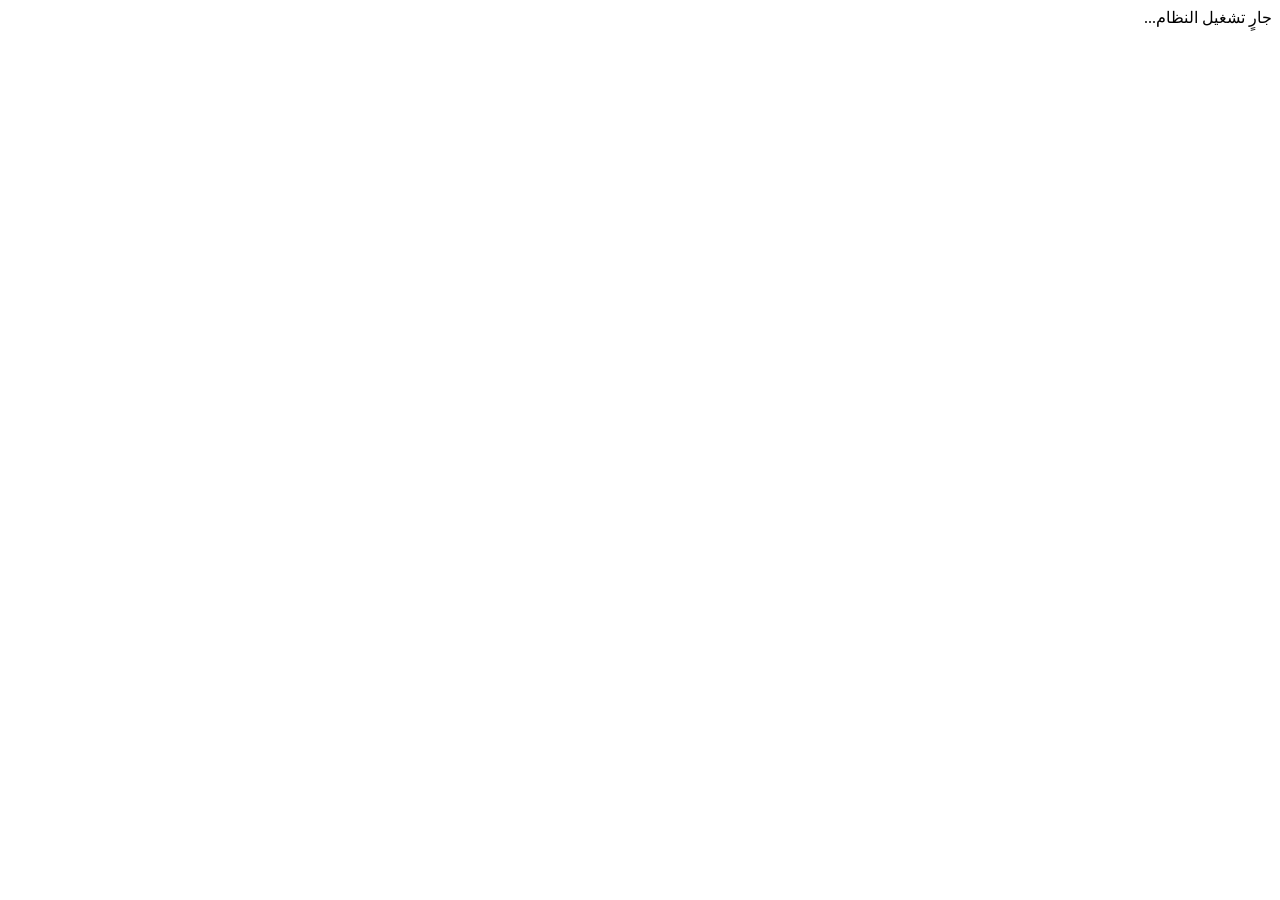
==== index.html @ bc3384b4 "Add application entry page" ====
<!doctype html>
<html lang="ar" dir="rtl">
<head>
  <meta charset="UTF-8" />
  <meta name="viewport" content="width=device-width, initial-scale=1.0" />
  <meta name="theme-color" content="#111827" />
  <meta name="description" content="أرشيف تقارير التحقيق والملفات القيادية لسيرفر FiveM Roleplay" />
  <title>أرشيف التحقيقات القيادية</title>
  <link rel="preconnect" href="https://fonts.googleapis.com">
  <link rel="preconnect" href="https://fonts.gstatic.com" crossorigin>
  <link href="https://fonts.googleapis.com/css2?family=Cairo:wght@400;500;600;700;800&display=swap" rel="stylesheet">
  <link rel="stylesheet" href="styles.css" />
</head>
<body>
  <div id="app"><div class="loading-state"><span class="spinner"></span><span>جارٍ تشغيل النظام...</span></div></div>
  <script src="config.js"></script>
  <script src="app.js"></script>
</body>
</html>
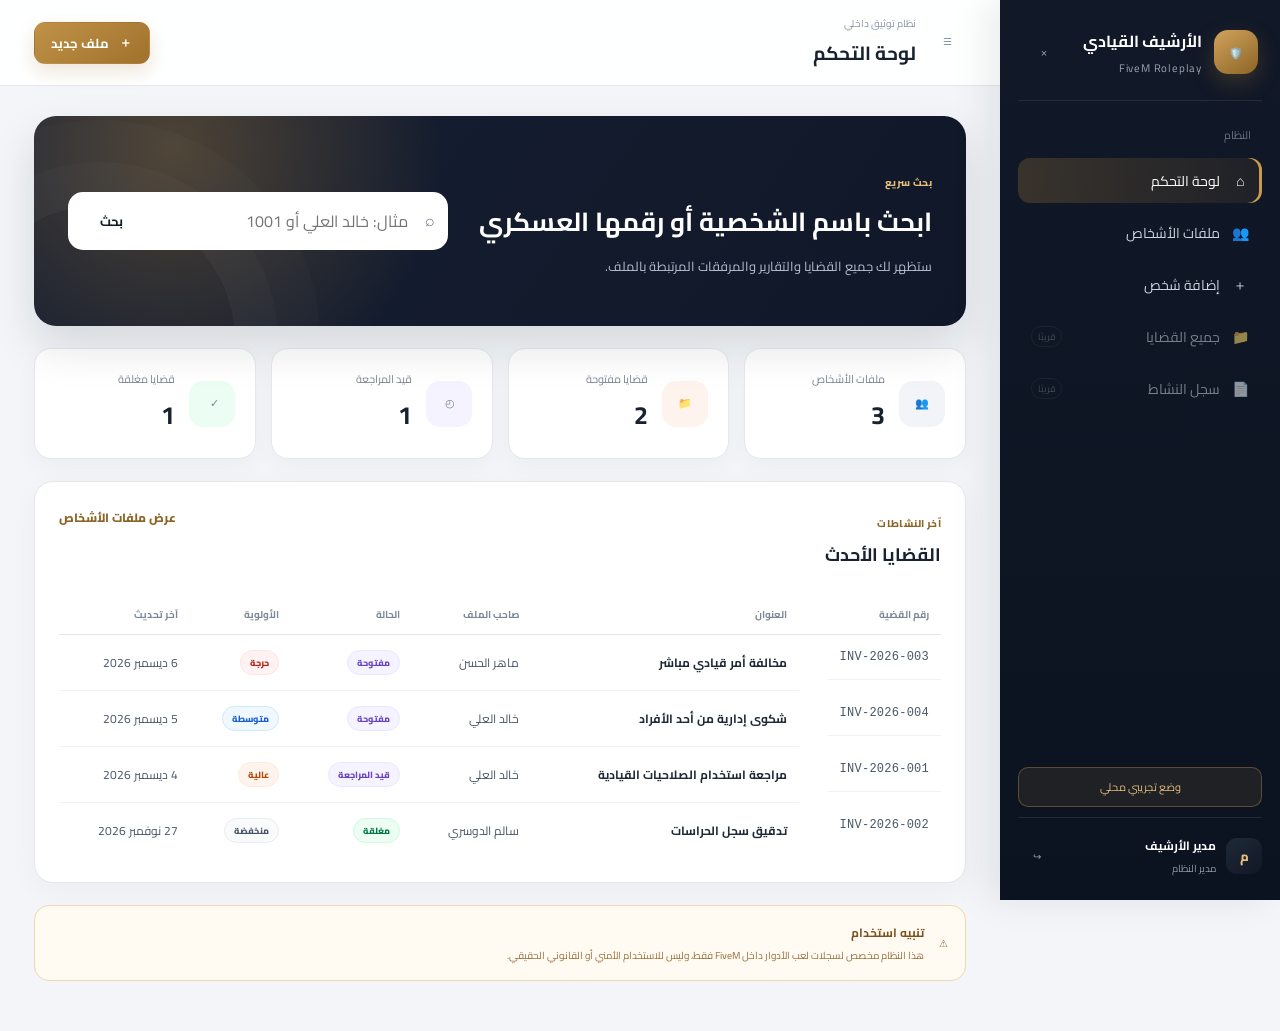
==== commit c4a0147a: "Load split application bundle" ====
--- a/index.html
+++ b/index.html
@@ -9,11 +9,25 @@
   <link rel="preconnect" href="https://fonts.googleapis.com">
   <link rel="preconnect" href="https://fonts.gstatic.com" crossorigin>
   <link href="https://fonts.googleapis.com/css2?family=Cairo:wght@400;500;600;700;800&display=swap" rel="stylesheet">
-  <link rel="stylesheet" href="styles.css" />
 </head>
 <body>
   <div id="app"><div class="loading-state"><span class="spinner"></span><span>جارٍ تشغيل النظام...</span></div></div>
   <script src="config.js"></script>
-  <script src="app.js"></script>
+  <script src="webparts/style-01.js"></script>
+  <script src="webparts/style-02.js"></script>
+  <script src="webparts/style-03.js"></script>
+  <script src="webparts/style-04.js"></script>
+  <script src="webparts/app-01.js"></script>
+  <script src="webparts/app-02.js"></script>
+  <script src="webparts/app-03.js"></script>
+  <script src="webparts/app-04.js"></script>
+  <script src="webparts/app-05.js"></script>
+  <script src="webparts/app-06-1.js"></script>
+  <script src="webparts/app-06-2.js"></script>
+  <script src="webparts/app-06-3.js"></script>
+  <script src="webparts/app-07-1.js"></script>
+  <script src="webparts/app-07-2.js"></script>
+  <script src="webparts/app-07-3.js"></script>
+  <script src="webparts/loader.js"></script>
 </body>
 </html>
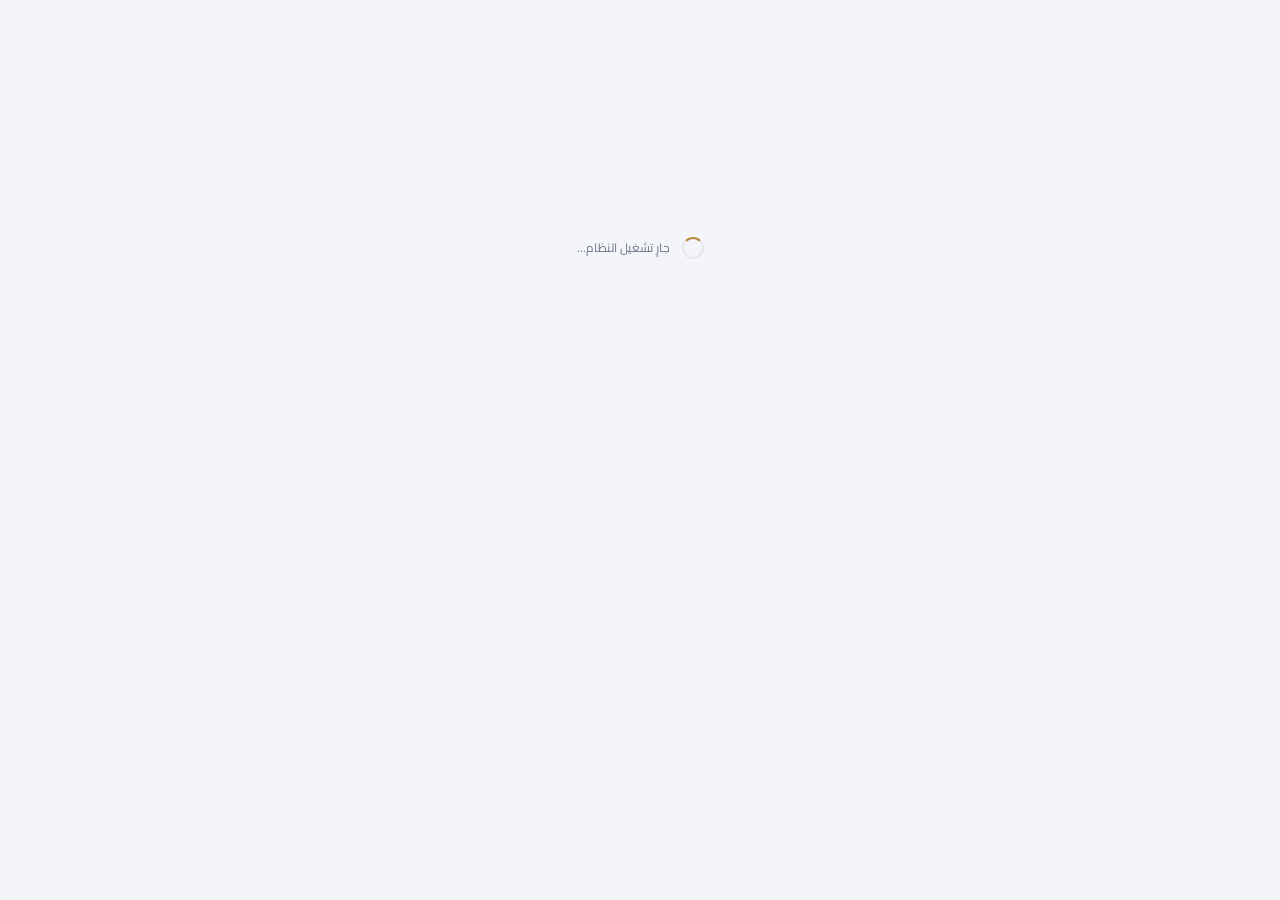
==== commit 8710da42: "Activate version 2 archive interface" ====
--- a/index.html
+++ b/index.html
@@ -13,21 +13,15 @@
 <body>
   <div id="app"><div class="loading-state"><span class="spinner"></span><span>جارٍ تشغيل النظام...</span></div></div>
   <script src="config.js"></script>
-  <script src="webparts/style-01.js"></script>
-  <script src="webparts/style-02.js"></script>
-  <script src="webparts/style-03.js"></script>
-  <script src="webparts/style-04.js"></script>
-  <script src="webparts/app-01.js"></script>
-  <script src="webparts/app-02.js"></script>
-  <script src="webparts/app-03.js"></script>
-  <script src="webparts/app-04.js"></script>
-  <script src="webparts/app-05.js"></script>
-  <script src="webparts/app-06-1.js"></script>
-  <script src="webparts/app-06-2.js"></script>
-  <script src="webparts/app-06-3.js"></script>
-  <script src="webparts/app-07-1.js"></script>
-  <script src="webparts/app-07-2.js"></script>
-  <script src="webparts/app-07-3.js"></script>
+  <script src="webparts/style-v2-01.js"></script>
+  <script src="webparts/style-v2-02.js"></script>
+  <script src="webparts/style-v2-03.js"></script>
+  <script src="webparts/app-v2-01.js"></script>
+  <script src="webparts/app-v2-02.js"></script>
+  <script src="webparts/app-v2-03.js"></script>
+  <script src="webparts/app-v2-04.js"></script>
+  <script src="webparts/app-v2-05.js"></script>
+  <script src="webparts/app-v2-06.js"></script>
   <script src="webparts/loader.js"></script>
 </body>
 </html>
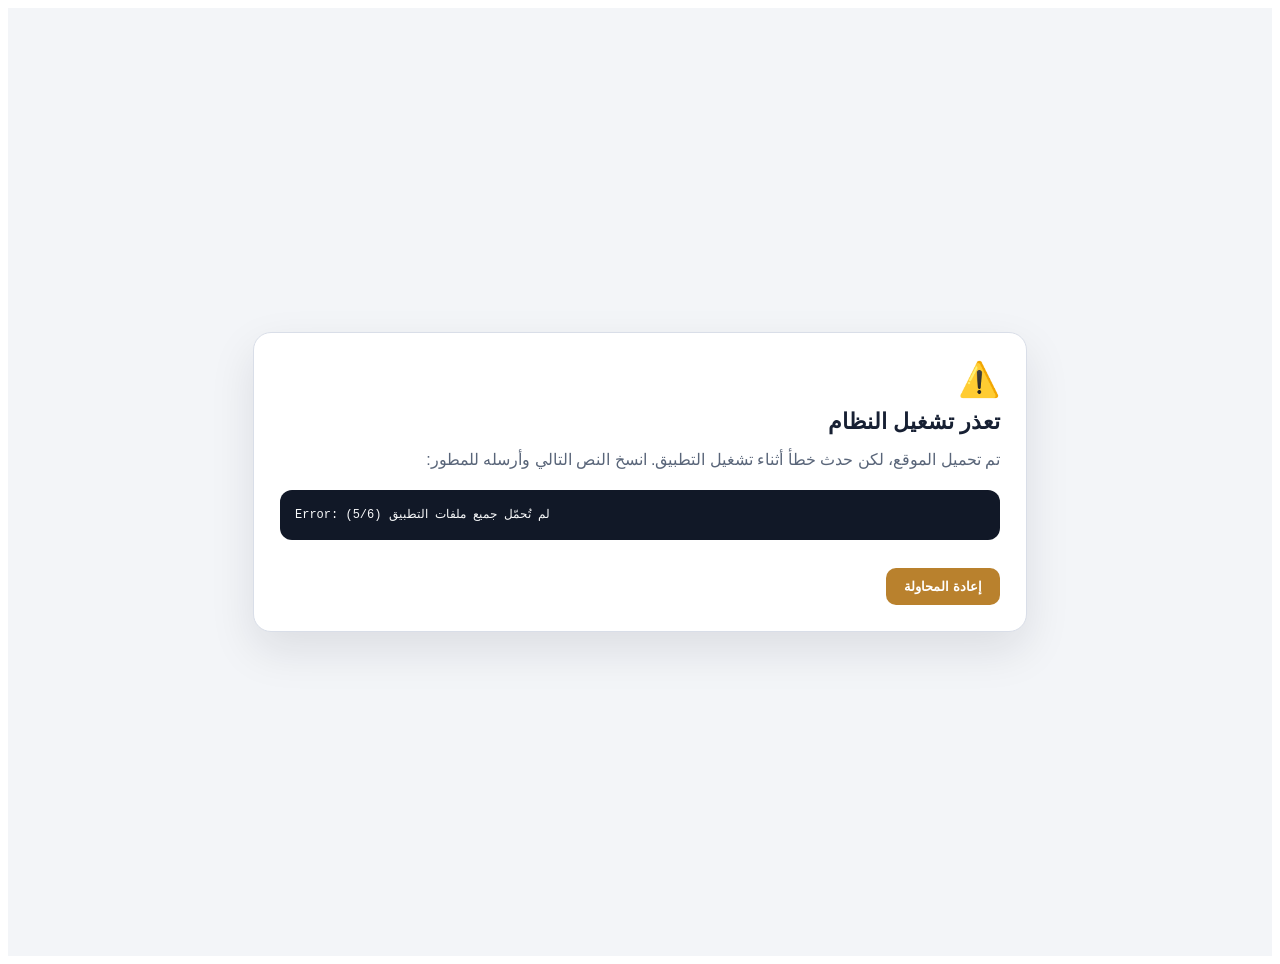
==== commit 21dc4379: "Refresh startup loader assets" ====
--- a/index.html
+++ b/index.html
@@ -3,6 +3,9 @@
 <head>
   <meta charset="UTF-8" />
   <meta name="viewport" content="width=device-width, initial-scale=1.0" />
+  <meta http-equiv="Cache-Control" content="no-cache, no-store, must-revalidate" />
+  <meta http-equiv="Pragma" content="no-cache" />
+  <meta http-equiv="Expires" content="0" />
   <meta name="theme-color" content="#111827" />
   <meta name="description" content="أرشيف تقارير التحقيق والملفات القيادية لسيرفر FiveM Roleplay" />
   <title>أرشيف التحقيقات القيادية</title>
@@ -12,16 +15,17 @@
 </head>
 <body>
   <div id="app"><div class="loading-state"><span class="spinner"></span><span>جارٍ تشغيل النظام...</span></div></div>
-  <script src="config.js"></script>
-  <script src="webparts/style-v2-01.js"></script>
-  <script src="webparts/style-v2-02.js"></script>
-  <script src="webparts/style-v2-03.js"></script>
-  <script src="webparts/app-v2-01.js"></script>
-  <script src="webparts/app-v2-02.js"></script>
-  <script src="webparts/app-v2-03.js"></script>
-  <script src="webparts/app-v2-04.js"></script>
-  <script src="webparts/app-v2-05.js"></script>
-  <script src="webparts/app-v2-06.js"></script>
-  <script src="webparts/loader.js"></script>
+  <script src="config.js?v=20260806-3"></script>
+  <script src="webparts/style-v2-01.js?v=20260806-3"></script>
+  <script src="webparts/style-v2-02.js?v=20260806-3"></script>
+  <script src="webparts/style-v2-03.js?v=20260806-3"></script>
+  <script src="webparts/app-v2-01.js?v=20260806-3"></script>
+  <script src="webparts/app-v2-02.js?v=20260806-3"></script>
+  <script src="webparts/app-v2-03.js?v=20260806-3"></script>
+  <script src="webparts/app-v2-04.js?v=20260806-3"></script>
+  <script src="webparts/app-v2-05.js?v=20260806-3"></script>
+  <script src="webparts/app-v2-06.js?v=20260806-3"></script>
+  <script src="webparts/loader.js?v=20260806-3"></script>
+  <script src="share-admin.js?v=20260806-3"></script>
 </body>
 </html>
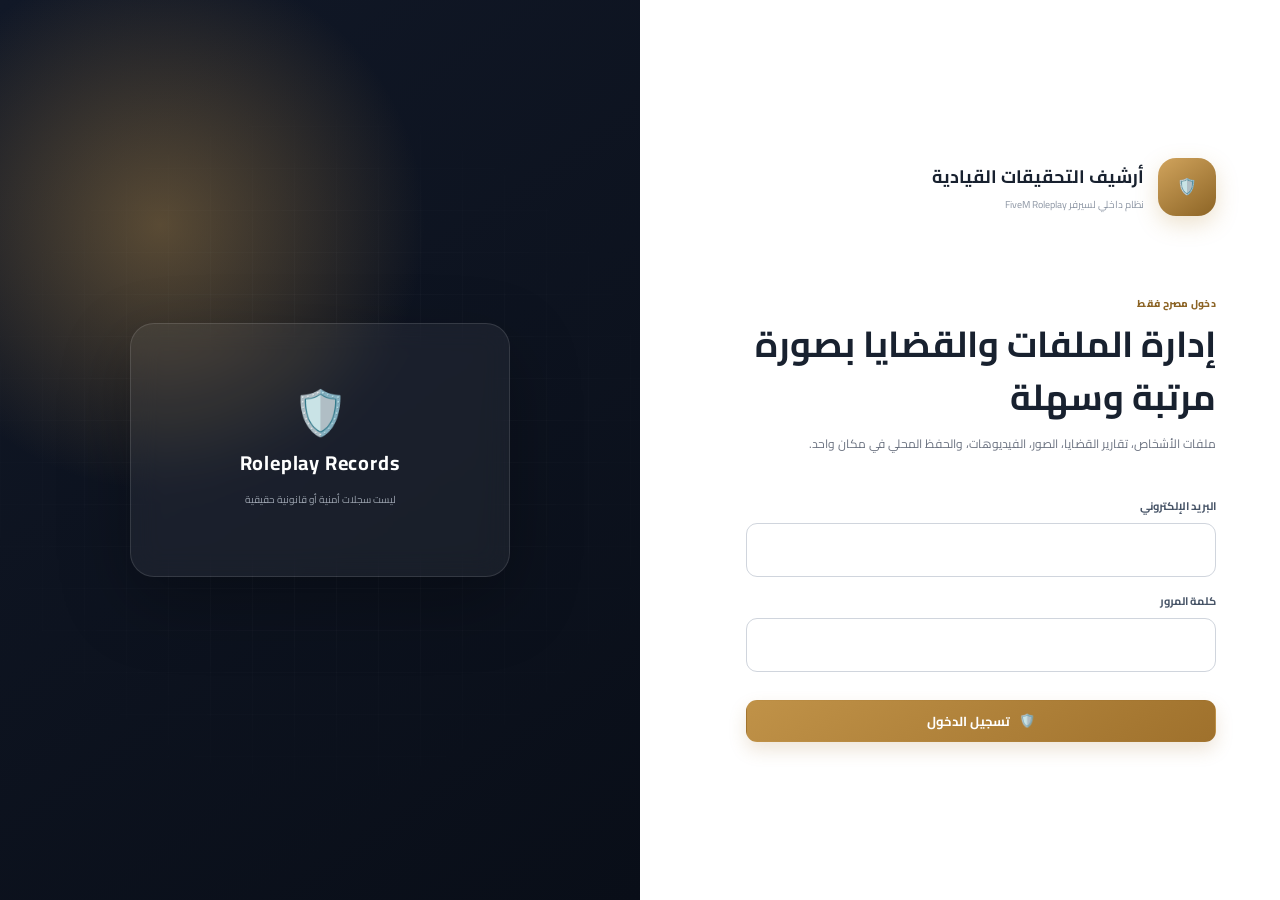
==== commit 2c569d59: "Refresh repaired application loader" ====
--- a/index.html
+++ b/index.html
@@ -15,17 +15,17 @@
 </head>
 <body>
   <div id="app"><div class="loading-state"><span class="spinner"></span><span>جارٍ تشغيل النظام...</span></div></div>
-  <script src="config.js?v=20260806-3"></script>
-  <script src="webparts/style-v2-01.js?v=20260806-3"></script>
-  <script src="webparts/style-v2-02.js?v=20260806-3"></script>
-  <script src="webparts/style-v2-03.js?v=20260806-3"></script>
-  <script src="webparts/app-v2-01.js?v=20260806-3"></script>
-  <script src="webparts/app-v2-02.js?v=20260806-3"></script>
-  <script src="webparts/app-v2-03.js?v=20260806-3"></script>
-  <script src="webparts/app-v2-04.js?v=20260806-3"></script>
-  <script src="webparts/app-v2-05.js?v=20260806-3"></script>
-  <script src="webparts/app-v2-06.js?v=20260806-3"></script>
-  <script src="webparts/loader.js?v=20260806-3"></script>
-  <script src="share-admin.js?v=20260806-3"></script>
+  <script src="config.js?v=20260806-4"></script>
+  <script src="webparts/style-v2-01.js?v=20260806-4"></script>
+  <script src="webparts/style-v2-02.js?v=20260806-4"></script>
+  <script src="webparts/style-v2-03.js?v=20260806-4"></script>
+  <script src="webparts/app-v2-01.js?v=20260806-4"></script>
+  <script src="webparts/app-v2-02.js?v=20260806-4"></script>
+  <script src="webparts/app-v2-03.js?v=20260806-4"></script>
+  <script src="webparts/app-v2-04.js?v=20260806-4"></script>
+  <script src="webparts/app-v2-05.js?v=20260806-4"></script>
+  <script src="webparts/app-v2-06.js?v=20260806-4"></script>
+  <script src="webparts/loader.js?v=20260806-4"></script>
+  <script src="share-admin.js?v=20260806-4"></script>
 </body>
 </html>
